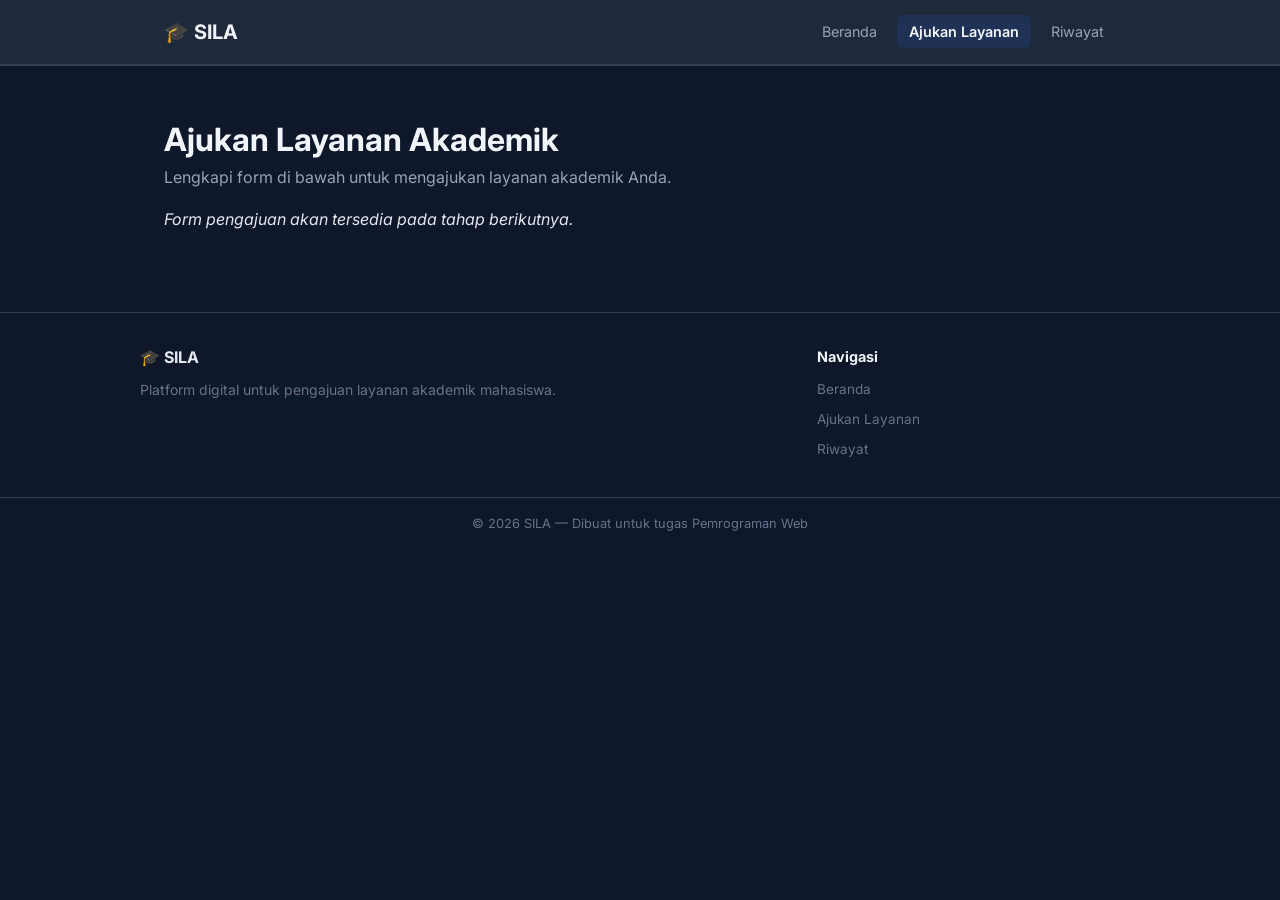
==== layanan.html @ 5d613224 "Setup Awal: Menambahkan File HTML dan CSS" ====
<!DOCTYPE html>
<html lang="id">

<head>
    <meta charset="UTF-8">
    <meta name="viewport" content="width=device-width, initial-scale=1.0">
    <title>Ajukan Layanan — SILA</title>
    <link rel="preconnect" href="https://fonts.googleapis.com">
    <link rel="preconnect" href="https://fonts.gstatic.com" crossorigin>
    <link href="https://fonts.googleapis.com/css2?family=Inter:wght@400;600;700&display=swap" rel="stylesheet">
    <link rel="stylesheet" href="css/style.css">
</head>

<body>

    <!-- HEADER & NAVIGASI -->
    <header class="navbar">
        <div class="container navbar-inner">
            <a href="index.html" class="logo">🎓 SILA</a>
            <input type="checkbox" id="navToggle" class="nav-toggle">
            <label for="navToggle" class="hamburger">
                <span></span>
                <span></span>
                <span></span>
            </label>
            <nav>
                <ul class="nav-menu">
                    <li><a href="index.html">Beranda</a></li>
                    <li><a href="layanan.html" class="active">Ajukan Layanan</a></li>
                    <li><a href="riwayat.html">Riwayat</a></li>
                </ul>
            </nav>
        </div>
    </header>

    <main>
        <section class="section">
            <div class="container">
                <h1>Ajukan Layanan Akademik</h1>
                <p class="section-desc">Lengkapi form di bawah untuk mengajukan layanan akademik Anda.</p>
                <p><em>Form pengajuan akan tersedia pada tahap berikutnya.</em></p>
            </div>
        </section>
    </main>

    <!-- FOOTER -->
    <footer class="footer">
        <div class="container footer-inner">
            <div>
                <strong>🎓 SILA</strong>
                <p>Platform digital untuk pengajuan layanan akademik mahasiswa.</p>
            </div>
            <div class="footer-nav">
                <h4>Navigasi</h4>
                <ul>
                    <li><a href="index.html">Beranda</a></li>
                    <li><a href="layanan.html">Ajukan Layanan</a></li>
                    <li><a href="riwayat.html">Riwayat</a></li>
                </ul>
            </div>
        </div>
        <div class="footer-bottom">
            <div class="container">
                <p>&copy; 2026 SILA — Dibuat untuk tugas Pemrograman Web</p>
            </div>
        </div>
    </footer>

</body>

</html>
---- css/style.css ----
/* ================================
   CSS DASAR — SILA
   ================================ */

* {
    margin: 0;
    padding: 0;
    box-sizing: border-box;
}

body {
    background-color: #0f172a;
    color: #e2e8f0;
}

h1,
h2,
h3 {
    color: #f1f5f9;
}

a {
    color: #60a5fa;
    text-decoration: none;
}

a:hover {
    color: #93c5fd;
}

hr {
    border: none;
    border-top: 1px solid #334155;
}


/* ================================
   CSS LANJUTAN — SILA
   ================================ */

body {
    font-family: 'Inter', sans-serif;
    font-size: 16px;
    line-height: 1.6;
}

h1 {
    font-size: 2rem;
    font-weight: 700;
}

h2 {
    font-size: 1.5rem;
    font-weight: 700;
    margin-bottom: 8px;
}

h3 {
    font-size: 1.1rem;
    font-weight: 600;
    margin-bottom: 4px;
}

.section-desc {
    color: #94a3b8;
    margin-bottom: 16px;
}


/* ================================
   PAGE LAYOUT — SILA
   ================================ */

.container {
    max-width: 1000px;
    margin: 0 auto;
    padding: 0 24px;
}

.navbar {
    background-color: #1e293b;
    border-bottom: 1px solid #334155;
    padding: 16px 0;
}

.navbar-inner {
    display: flex;
    justify-content: space-between;
    align-items: center;
}

.logo {
    font-size: 1.25rem;
    font-weight: 700;
    color: #f1f5f9;
}

.hero {
    padding: 64px 0;
    text-align: center;
}

.hero h1 {
    font-size: 2.25rem;
    margin-bottom: 16px;
}

.hero p {
    color: #94a3b8;
    margin-bottom: 24px;
}

.hero-buttons {
    display: flex;
    justify-content: center;
    gap: 12px;
}

.btn {
    display: inline-block;
    padding: 12px 24px;
    border-radius: 8px;
    font-size: 0.9rem;
    font-weight: 600;
    transition: background-color 0.3s, color 0.3s, transform 0.2s;
}

.btn-primary {
    background-color: #2563eb;
    color: #fff;
}

.btn-primary:hover {
    background-color: #1d4ed8;
    color: #fff;
    transform: translateY(-2px);
}

.btn-outline {
    border: 1px solid #334155;
    color: #e2e8f0;
}

.btn-outline:hover {
    background-color: #1e293b;
    color: #f1f5f9;
    transform: translateY(-2px);
}

.section {
    padding: 48px 0;
    border-top: 1px solid #334155;
}

.cards-grid {
    display: grid;
    grid-template-columns: 1fr 1fr;
    gap: 16px;
    margin-top: 16px;
}

.card {
    background-color: #1e293b;
    border: 1px solid #334155;
    border-radius: 12px;
    padding: 20px;
    transition: border-color 0.3s, transform 0.2s;
}

.card:hover {
    border-color: #475569;
    transform: translateY(-2px);
}

.card p {
    color: #94a3b8;
    font-size: 0.9rem;
    margin-bottom: 8px;
}

.card-code {
    font-size: 0.75rem;
    font-weight: 600;
    color: #60a5fa;
    background-color: rgba(37, 99, 235, 0.1);
    padding: 2px 8px;
    border-radius: 4px;
}

.steps-grid {
    display: flex;
    gap: 16px;
    margin-top: 16px;
}

.step {
    flex: 1;
    text-align: center;
    background-color: #1e293b;
    border: 1px solid #334155;
    border-radius: 12px;
    padding: 24px 16px;
    transition: border-color 0.3s;
}

.step:hover {
    border-color: #475569;
}

.step-number {
    width: 40px;
    height: 40px;
    background-color: #2563eb;
    color: #fff;
    border-radius: 50%;
    display: flex;
    align-items: center;
    justify-content: center;
    font-weight: 700;
    margin: 0 auto 12px;
}

.step p {
    color: #94a3b8;
    font-size: 0.85rem;
}

.stats-grid {
    display: flex;
    gap: 16px;
}

.stat {
    flex: 1;
    text-align: center;
    background-color: #1e293b;
    border: 1px solid #334155;
    border-radius: 12px;
    padding: 24px;
}

.stat-number {
    font-size: 2rem;
    font-weight: 700;
    color: #60a5fa;
}

.stat-label {
    color: #94a3b8;
    font-size: 0.85rem;
    margin-top: 4px;
}

.footer {
    border-top: 1px solid #334155;
    margin-top: 32px;
}

.footer-inner {
    display: grid;
    grid-template-columns: 2fr 1fr;
    gap: 32px;
    padding: 32px 0;
}

.footer-inner p {
    color: #64748b;
    font-size: 0.875rem;
    margin-top: 8px;
}

.footer-inner h4 {
    color: #f1f5f9;
    margin-bottom: 8px;
    font-size: 0.9rem;
}

.footer-bottom {
    border-top: 1px solid #334155;
    padding: 16px 0;
    text-align: center;
}

.footer-bottom p {
    font-size: 0.8rem;
    color: #64748b;
}


/* ================================
   STRUKTUR NAVIGASI & MENU — SILA
   ================================ */

.nav-menu {
    list-style: none;
    display: flex;
    gap: 8px;
}

.nav-menu li a {
    color: #94a3b8;
    font-size: 0.9rem;
    padding: 8px 12px;
    border-radius: 6px;
    transition: color 0.3s, background-color 0.3s;
}

.nav-menu li a:hover {
    color: #f1f5f9;
    background-color: rgba(255, 255, 255, 0.05);
}

.nav-menu li a.active {
    color: #f1f5f9;
    font-weight: 600;
    background-color: rgba(37, 99, 235, 0.15);
}

.footer-nav ul {
    list-style: none;
}

.footer-nav ul li {
    margin-bottom: 4px;
}

.footer-nav ul li a {
    color: #64748b;
    font-size: 0.85rem;
    transition: color 0.3s;
}

.footer-nav ul li a:hover {
    color: #93c5fd;
}




/* ================================
   MEDIA QUERY & RESPONSIF — SILA
   ================================ */

/* --------------------------------
   Animasi CSS (@keyframes)
   Mendefinisikan gerakan bernama 'fadeIn':
   - from: posisi awal (tersembunyi, geser ke bawah)
   - to: posisi akhir (terlihat, posisi normal)
   -------------------------------- */
@keyframes fadeIn {
    from {
        opacity: 0;
        /* transparan penuh */
        transform: translateY(20px);
        /* geser 20px ke bawah */
    }

    to {
        opacity: 1;
        /* terlihat penuh */
        transform: translateY(0);
        /* posisi normal */
    }
}

/* Hero section mendapat animasi fadeIn selama 0.6 detik */
.hero {
    animation: fadeIn 0.6s ease;
}



/* --------------------------------
   Hamburger Menu Animasi
   Saat checkbox dicentang, 3 garis hamburger
   berubah menjadi tanda 'X' (close):
   - Garis ke-1: putar 45° ke bawah
   - Garis ke-2: hilang (opacity 0)
   - Garis ke-3: putar -45° ke atas
   -------------------------------- */

.nav-toggle {
    display: none;
    /* checkbox tersembunyi */
}

.hamburger {
    display: none;
    flex-direction: column;
    gap: 5px;
    cursor: pointer;
    padding: 4px;
}

.hamburger span {
    display: block;
    width: 24px;
    height: 3px;
    background-color: #f1f5f9;
    border-radius: 2px;
    transition: transform 0.3s, opacity 0.3s;
    /* animasi garis */
}

/* Garis-1: miring ke kanan membentuk '/' */
.nav-toggle:checked~label .hamburger span:nth-child(1) {
    transform: translateY(8px) rotate(45deg);
}

/* Garis-2: menghilang */
.nav-toggle:checked~label .hamburger span:nth-child(2) {
    opacity: 0;
}

/* Garis-3: miring ke kiri membentuk '\' */
.nav-toggle:checked~label .hamburger span:nth-child(3) {
    transform: translateY(-8px) rotate(-45deg);
}

/* --------------------------------
   Responsive: Tablet & Mobile (<= 768px)
   Semua grid/flex berubah ke 1 kolom/baris
   agar konten tidak terlalu sempit di layar kecil.
   -------------------------------- */
   
/* Tablet & Mobile */
@media (max-width: 768px) {
    .navbar-inner {
        flex-wrap: wrap;
    }

    .hamburger {
        display: flex;
        /* tampilkan hamburger */
    }

    nav {
        width: 100%;
        order: 3;
    }

    .nav-menu {
        display: none;
        flex-direction: column;
        gap: 0;
        width: 100%;
        padding: 8px 0;
        border-top: 1px solid #334155;
        margin-top: 12px;
    }

    .nav-menu li a {
        display: block;
        padding: 10px 0;
        border-radius: 0;
    }

    .nav-toggle:checked~nav .nav-menu {
        display: flex;
    }

    /* SAMBUNG DARI SINI */
    /* ================== */

    .nav-menu {
        gap: 4px;
    }

    /* Judul hero lebih kecil di mobile */
    .hero h1 {
        font-size: 1.5rem;
    }

    /* Tombol berubah jadi vertikal (kolom) */
    .hero-buttons {
        flex-direction: column;
        align-items: center;
    }

    /* Cards: dari 2 kolom → 1 kolom */
    .cards-grid {
        grid-template-columns: 1fr;
    }

    /* Steps & stats berubah ke arah vertikal */
    .steps-grid {
        flex-direction: column;
    }

    .stats-grid {
        flex-direction: column;
    }

    /* Footer: dari 2 kolom → 1 kolom */
    .footer-inner {
        grid-template-columns: 1fr;
        gap: 24px;
    }
}

/* --------------------------------
   Responsive: Layar Sangat Kecil (<= 480px)
   Untuk smartphone kecil:
   - Judul lebih kecil lagi
   - Tombol lebar penuh (100%)
   -------------------------------- */
/* Small Mobile */
@media (max-width: 480px) {
    .hero h1 {
        font-size: 1.25rem;
    }

    /* Tombol mengisi penuh lebar layar */
    .btn {
        width: 100%;
        text-align: center;
    }
}
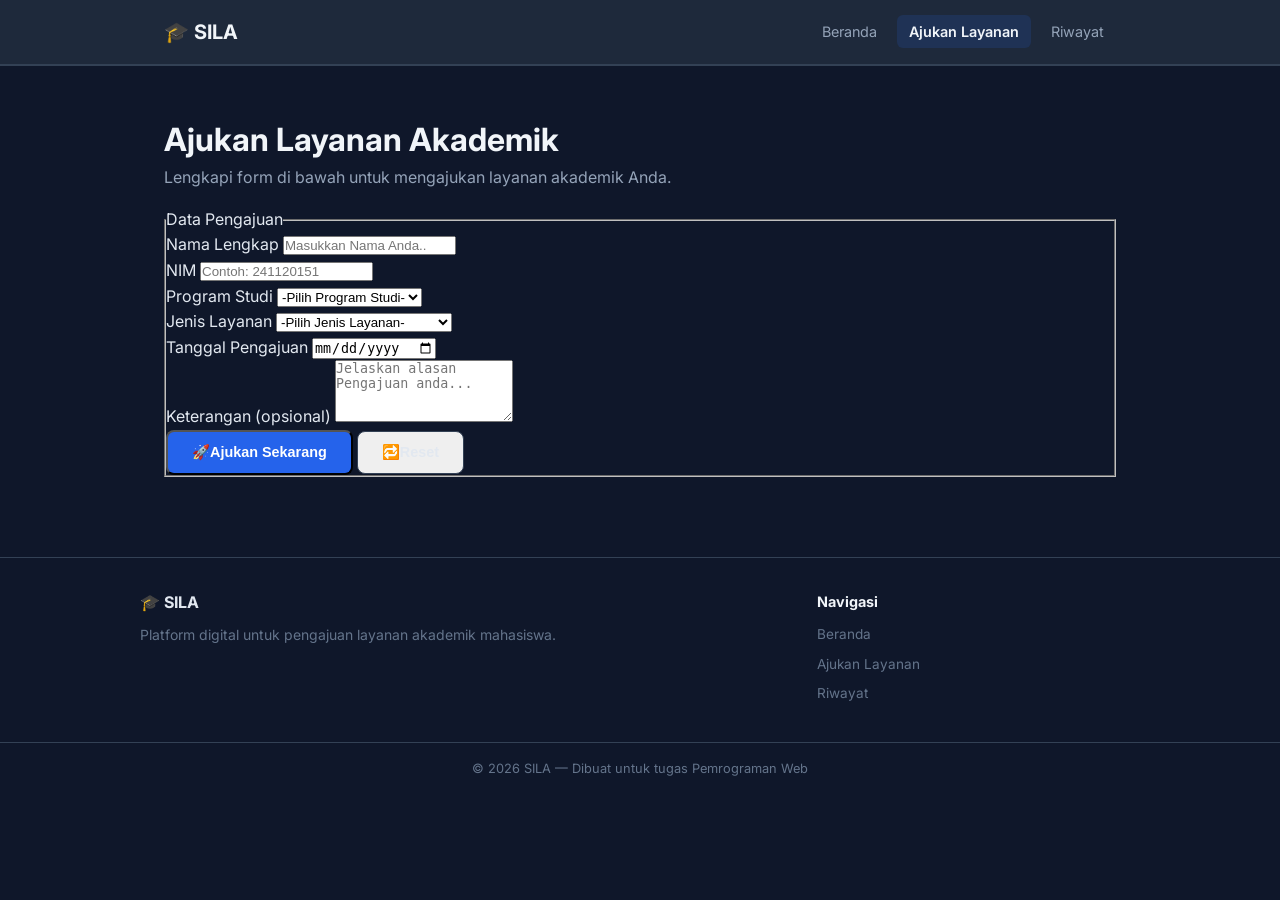
==== commit cc0955a6: "Edit File Layanan.html (Tambah Form)" ====
--- a/layanan.html
+++ b/layanan.html
@@ -38,7 +38,74 @@
             <div class="container">
                 <h1>Ajukan Layanan Akademik</h1>
                 <p class="section-desc">Lengkapi form di bawah untuk mengajukan layanan akademik Anda.</p>
-                <p><em>Form pengajuan akan tersedia pada tahap berikutnya.</em></p>
+
+                <!-- Form Pengajuan Layanan -->
+                <form action="#" method="post" target="_self" class="form-card">
+                    <fieldset>
+                        <legend>Data Pengajuan</legend>
+                        <!-- Field: Nama, NIM, Prodi, Layanan, Tanggal, Keterangan -->
+                        <!-- Nama -->
+                        <div class="form-group">
+                            <label for="namalengkap">Nama Lengkap</label>
+                            <input type="text" id="namalengkap" name="namalengkap" placeholder="Masukkan Nama Anda.."
+                                required>
+                        </div>
+
+                        <!-- NIM dan Prodi -->
+                        <div class="form-row">
+                            <!-- NIM -->
+                            <div class="form-group">
+                                <label for="nim">NIM</label>
+                                <input type="text" id="nim" name="nim" placeholder="Contoh: 241120151" required>
+                            </div>
+                            <!-- PRODI -->
+                            <div class="form-group">
+                                <label for="prodi">Program Studi</label>
+                                <select id="prodi" name="prodi" required>
+                                    <option value="">-Pilih Program Studi-</option>
+                                    <option value="Sistem Informasi">Sistem Informasi</option>
+                                    <option value="Teknik Informatika">Teknik Informatika</option>
+                                    <option value="Manajemen">Manajemen</option>
+                                    <option value="Akuntansi">Akuntansi</option>
+                                </select>
+                            </div>
+                        </div>
+
+                        <!-- Layanan & Tanggal -->
+                        <div class="form-row">
+                            <!-- Layanan -->
+                            <div class="form-group">
+                                <label for="layanan">Jenis Layanan</label>
+                                <select id="layanan" name="layanan" required>
+                                    <option value="">-Pilih Jenis Layanan-</option>
+                                    <option value="SKA">SKA - Surat Aktif Kuliah</option>
+                                    <option value="CAK">CAK - Cuti Akademik</option>
+                                    <option value="TNM">TNM - Transkip Akademik</option>
+                                    <option value="PDA">PDA - Perubahan Data</option>
+                                </select>
+                            </div>
+                            <!-- Tanggal -->
+                            <div class="form-group">
+                                <label for="tanggal">Tanggal Pengajuan</label>
+                                <input type="date" id="tanggal" name="tanggal" required>
+                            </div>
+                        </div>
+
+                        <!-- Keterangan -->
+                        <div class="form-group">
+                            <label for="keterangan">Keterangan (opsional)</label>
+                            <textarea id="keterangan" name="keterangan" rows="4" placeholder="Jelaskan alasan Pengajuan anda..."></textarea>
+                        </div>
+
+                        <!-- Tombol Kirim & Reset -->
+                        <div>
+                            <input type="submit" name="submit" value="🚀Ajukan Sekarang" class="btn btn-primary">
+                            <button type="reset" name="reset" class="btn btn-outline">🔁Reset</button>
+                        </div>
+
+                    </fieldset>
+                </form>
+                <!-- Akhir Form -->
             </div>
         </section>
     </main>
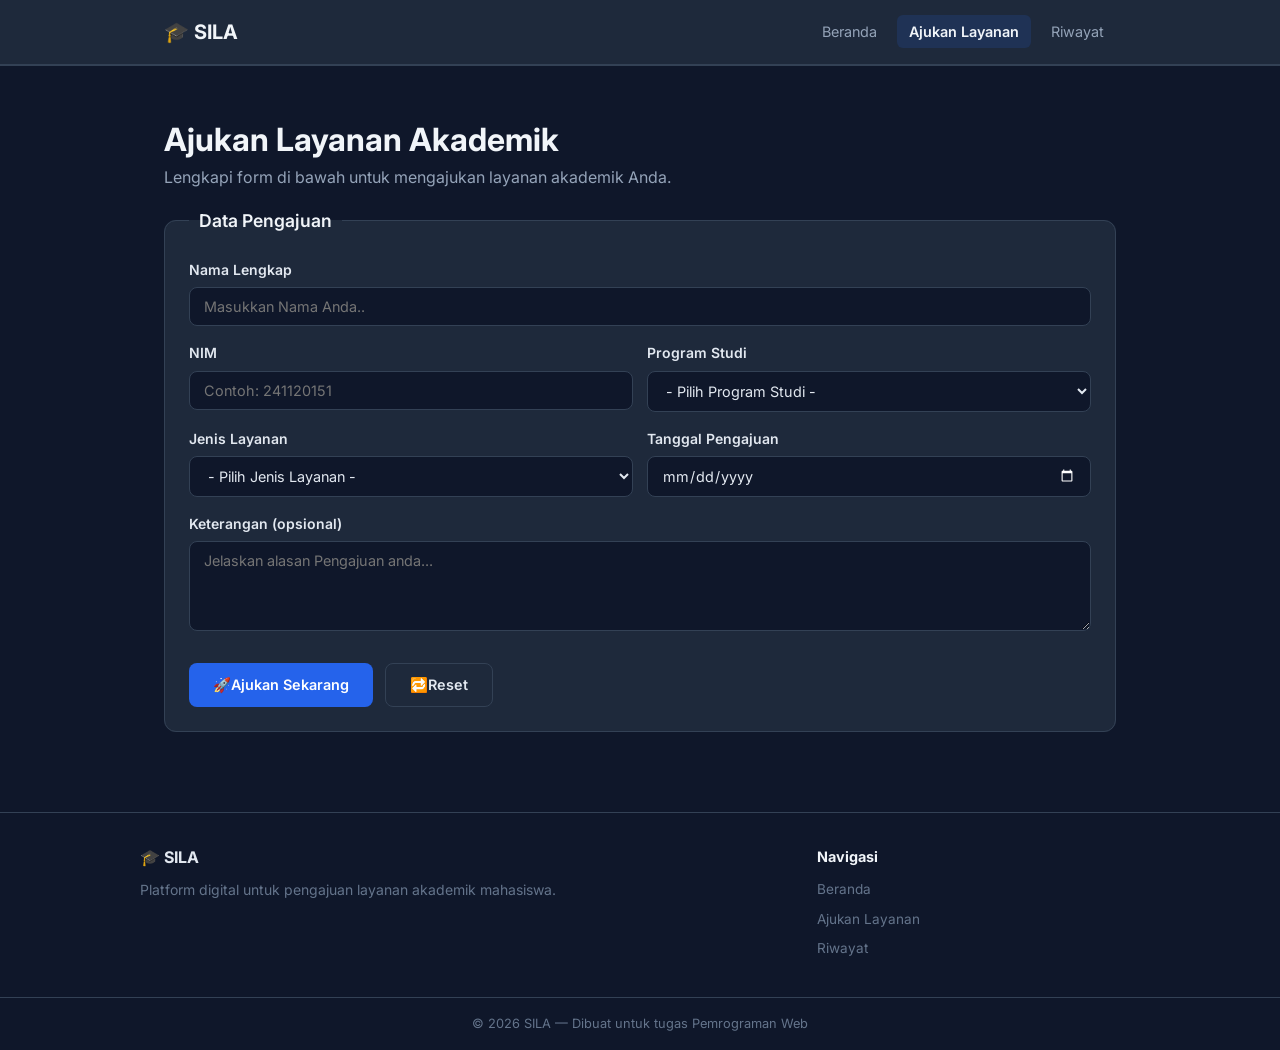
==== commit 95b7add9: "Menambah CSS untuk Forms (M10)" ====
--- a/layanan.html
+++ b/layanan.html
@@ -62,7 +62,7 @@
                             <div class="form-group">
                                 <label for="prodi">Program Studi</label>
                                 <select id="prodi" name="prodi" required>
-                                    <option value="">-Pilih Program Studi-</option>
+                                    <option value="">- Pilih Program Studi -</option>
                                     <option value="Sistem Informasi">Sistem Informasi</option>
                                     <option value="Teknik Informatika">Teknik Informatika</option>
                                     <option value="Manajemen">Manajemen</option>
@@ -77,7 +77,7 @@
                             <div class="form-group">
                                 <label for="layanan">Jenis Layanan</label>
                                 <select id="layanan" name="layanan" required>
-                                    <option value="">-Pilih Jenis Layanan-</option>
+                                    <option value="">- Pilih Jenis Layanan -</option>
                                     <option value="SKA">SKA - Surat Aktif Kuliah</option>
                                     <option value="CAK">CAK - Cuti Akademik</option>
                                     <option value="TNM">TNM - Transkip Akademik</option>
@@ -98,7 +98,7 @@
                         </div>
 
                         <!-- Tombol Kirim & Reset -->
-                        <div>
+                        <div class="form-actions">
                             <input type="submit" name="submit" value="🚀Ajukan Sekarang" class="btn btn-primary">
                             <button type="reset" name="reset" class="btn btn-outline">🔁Reset</button>
                         </div>
--- a/css/style.css
+++ b/css/style.css
@@ -515,4 +515,95 @@
         width: 100%;
         text-align: center;
     }
+}
+
+/* M10 - Forms */
+.form-card{
+    min-width: 640px;
+    /* lebar maksimum form */
+    margin: 0 auto ;
+    /* tengah halaman */
+}
+fieldset{
+    border: 1px solid #334155;
+    border-radius: 12px;
+    padding: 24px;
+    background-color: #1e293b;
+}
+
+legend{
+    font-weight: 600;
+    font-size: 1.1rem;
+    color: #f1f5f9;
+    padding: 0 10px;
+}
+
+.form-group{
+    margin-bottom: 16px;
+}
+
+.form-group label{
+    display: block;
+    /* jadi full 1 baris */
+    font-size: 0.875rem;
+    font-weight: 600;
+    color: #e2e8f0;
+    margin-bottom: 6px;
+}
+
+/* Input, Select, TextArea  */
+.form-group input,
+.form-group select,
+.form-group textarea{
+    width: 100%;
+    /* lebar memenuhi kontainer */
+    padding: 10px 14px;
+    border: 1px solid #334155;
+    background-color: #0f172a;
+    color: #e2e8f0;
+    border-radius: 8px;
+    font-size: 0.9rem;
+    outline: none;
+    transition: border-color 0.3s;
+    font-family: inherit;
+}
+
+input[type="date"]{
+    color-scheme: dark;
+}
+
+.form-row{
+    display: grid;
+    grid-template-columns: 1fr 1fr;
+    gap: 14px;
+}
+
+.form-group input:focus,
+.form-group select:focus,
+.form-group textarea:focus{
+    border: 1px solid #1d4ed8;
+}
+
+.form-group textarea{
+    resize: vertical;
+    /* hanya boleh ubah tingginya */
+    min-height: 80px;
+}
+
+/* Tombol */
+.form-actions{
+    display: flex;
+    gap: 12px;
+    margin-top: 24px;
+}
+
+.form-actions .btn{
+    cursor: pointer;
+    border: none;
+    font-family: inherit;
+}
+
+.form-actions .btn-outline{
+    border: 1px solid #334155;
+    background: none;
 }
